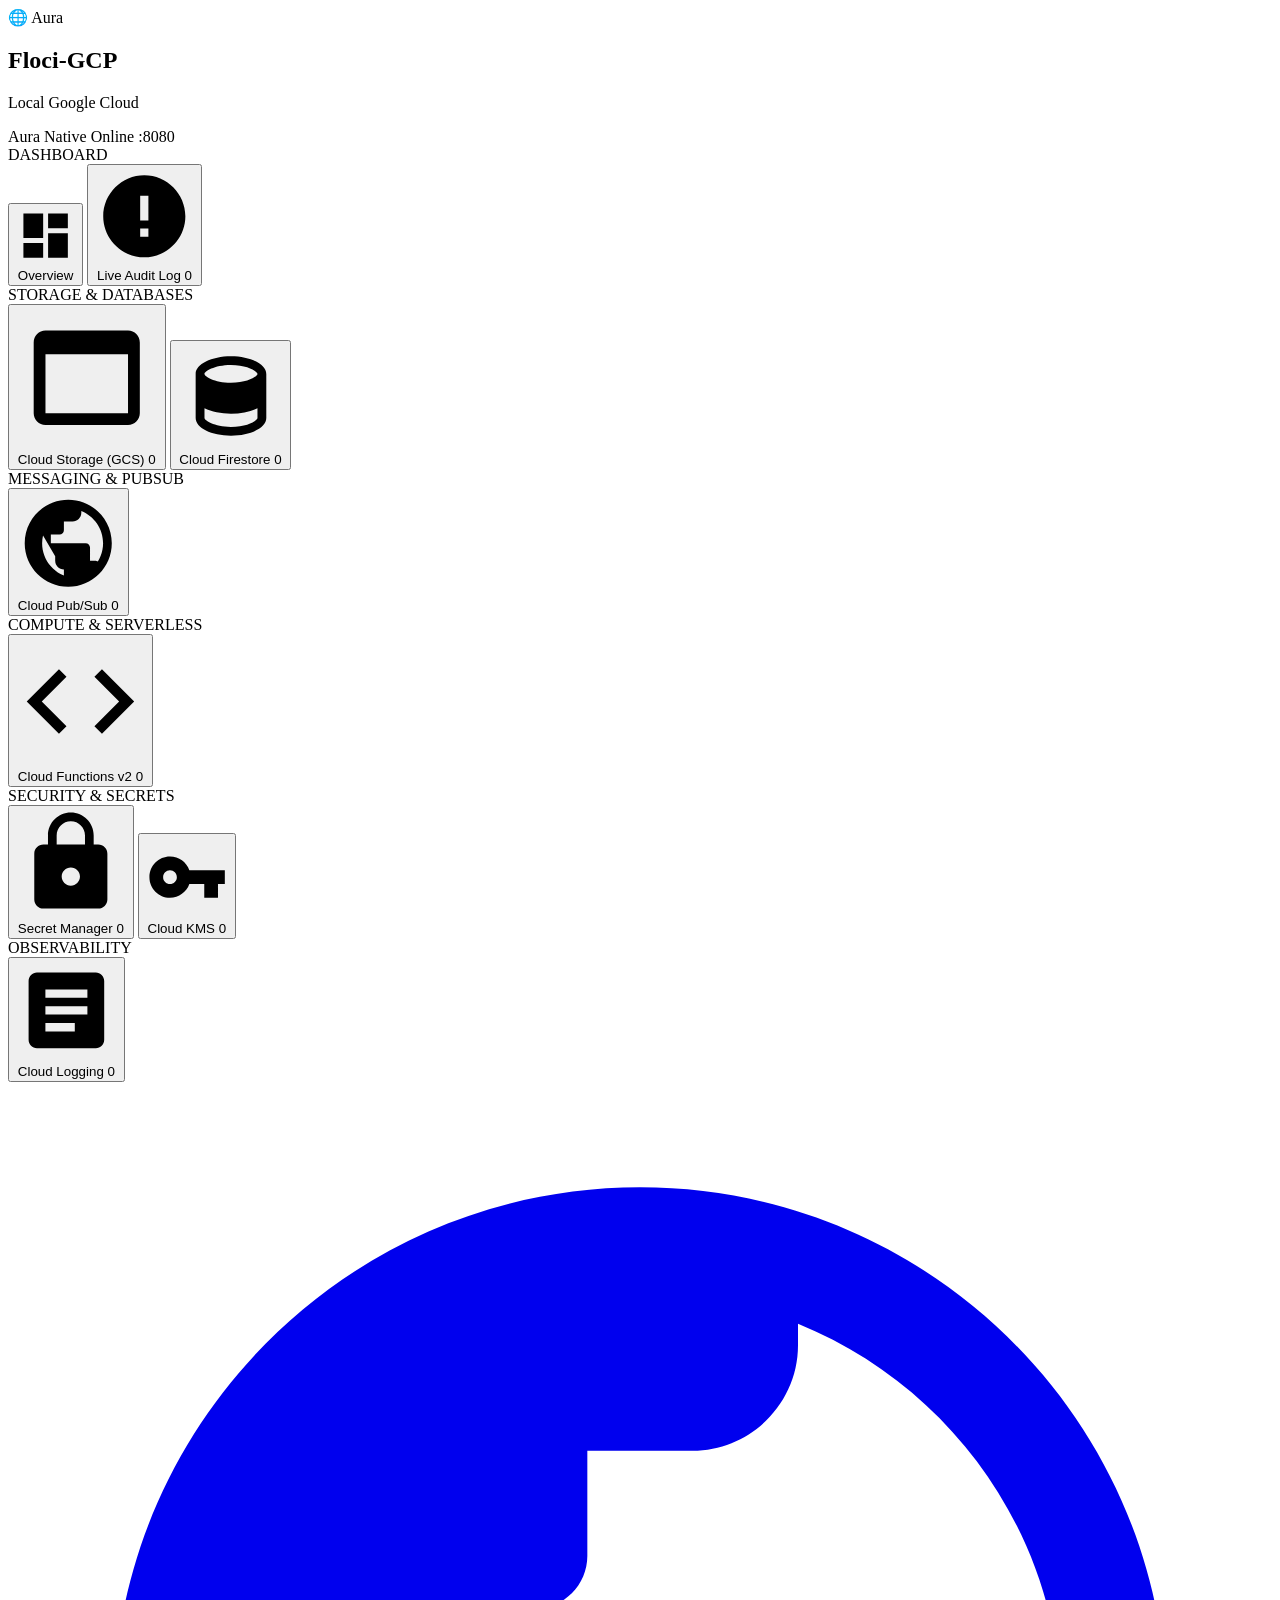
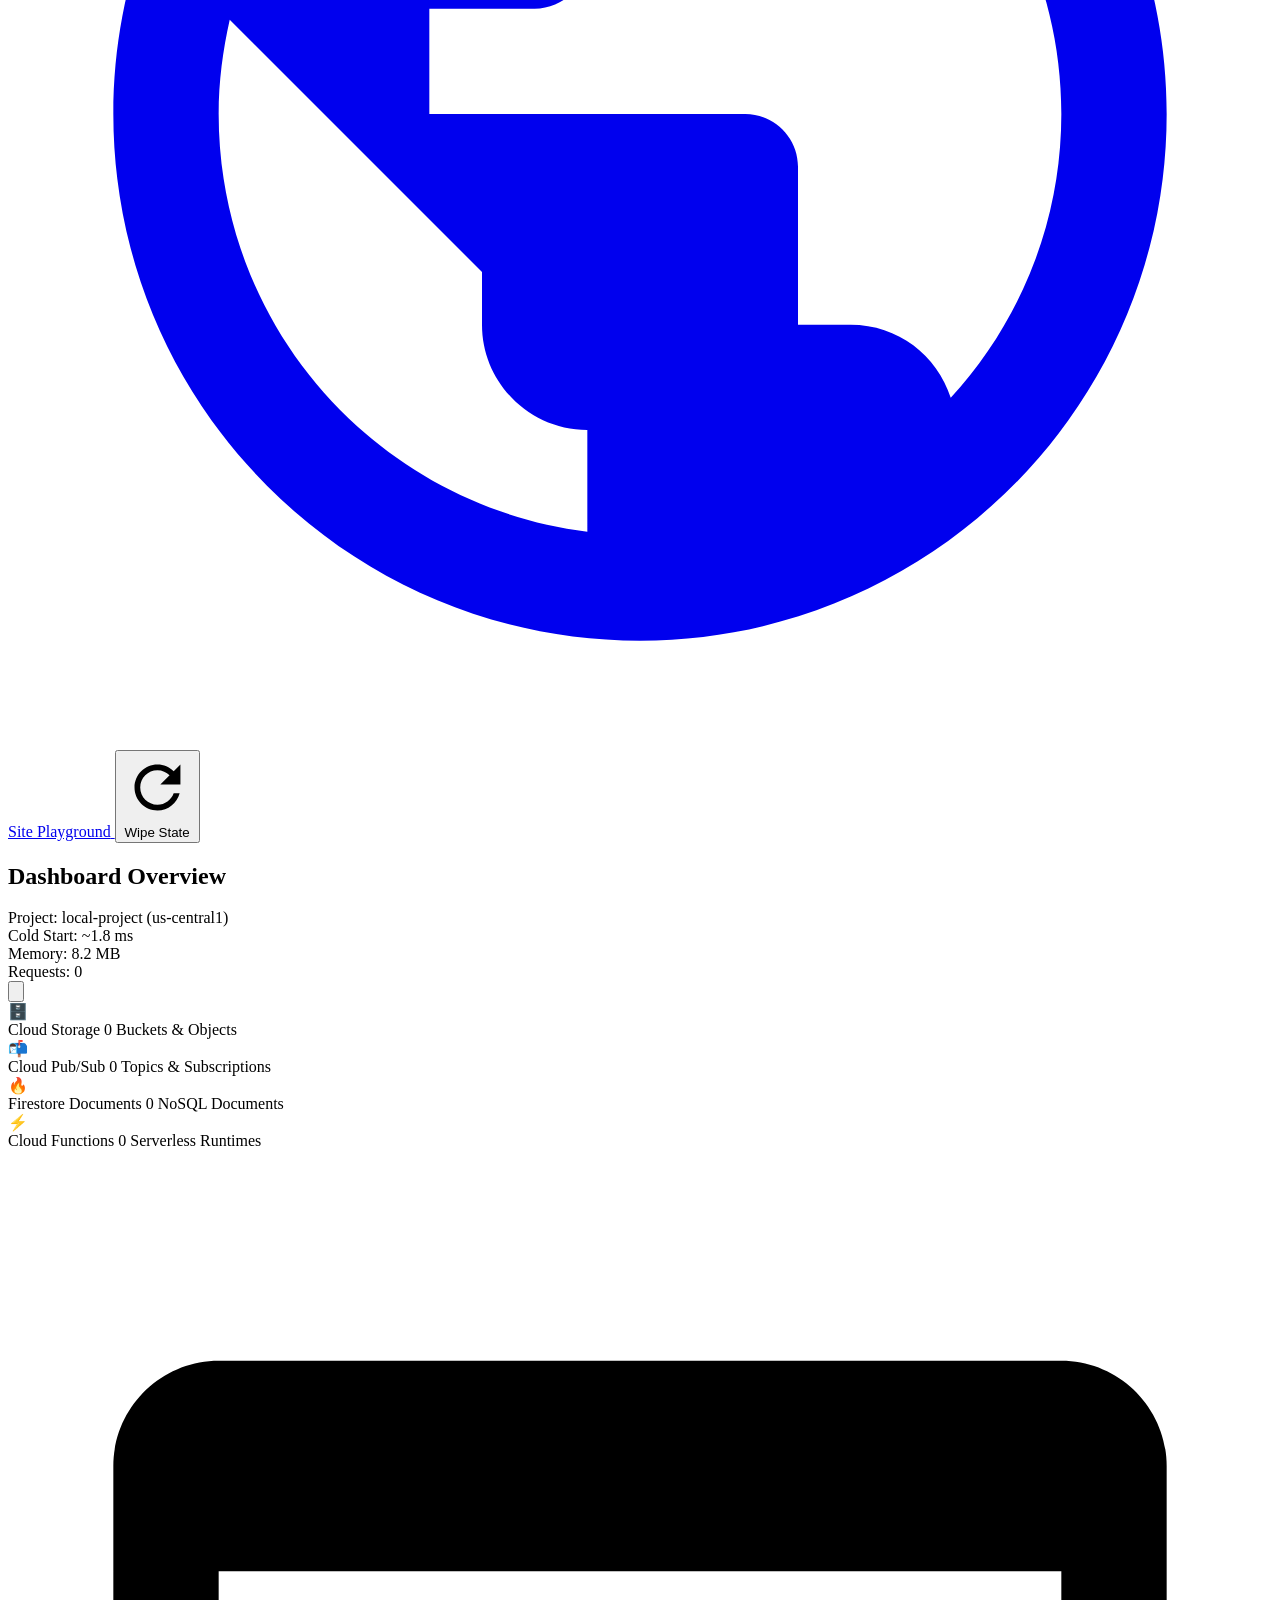
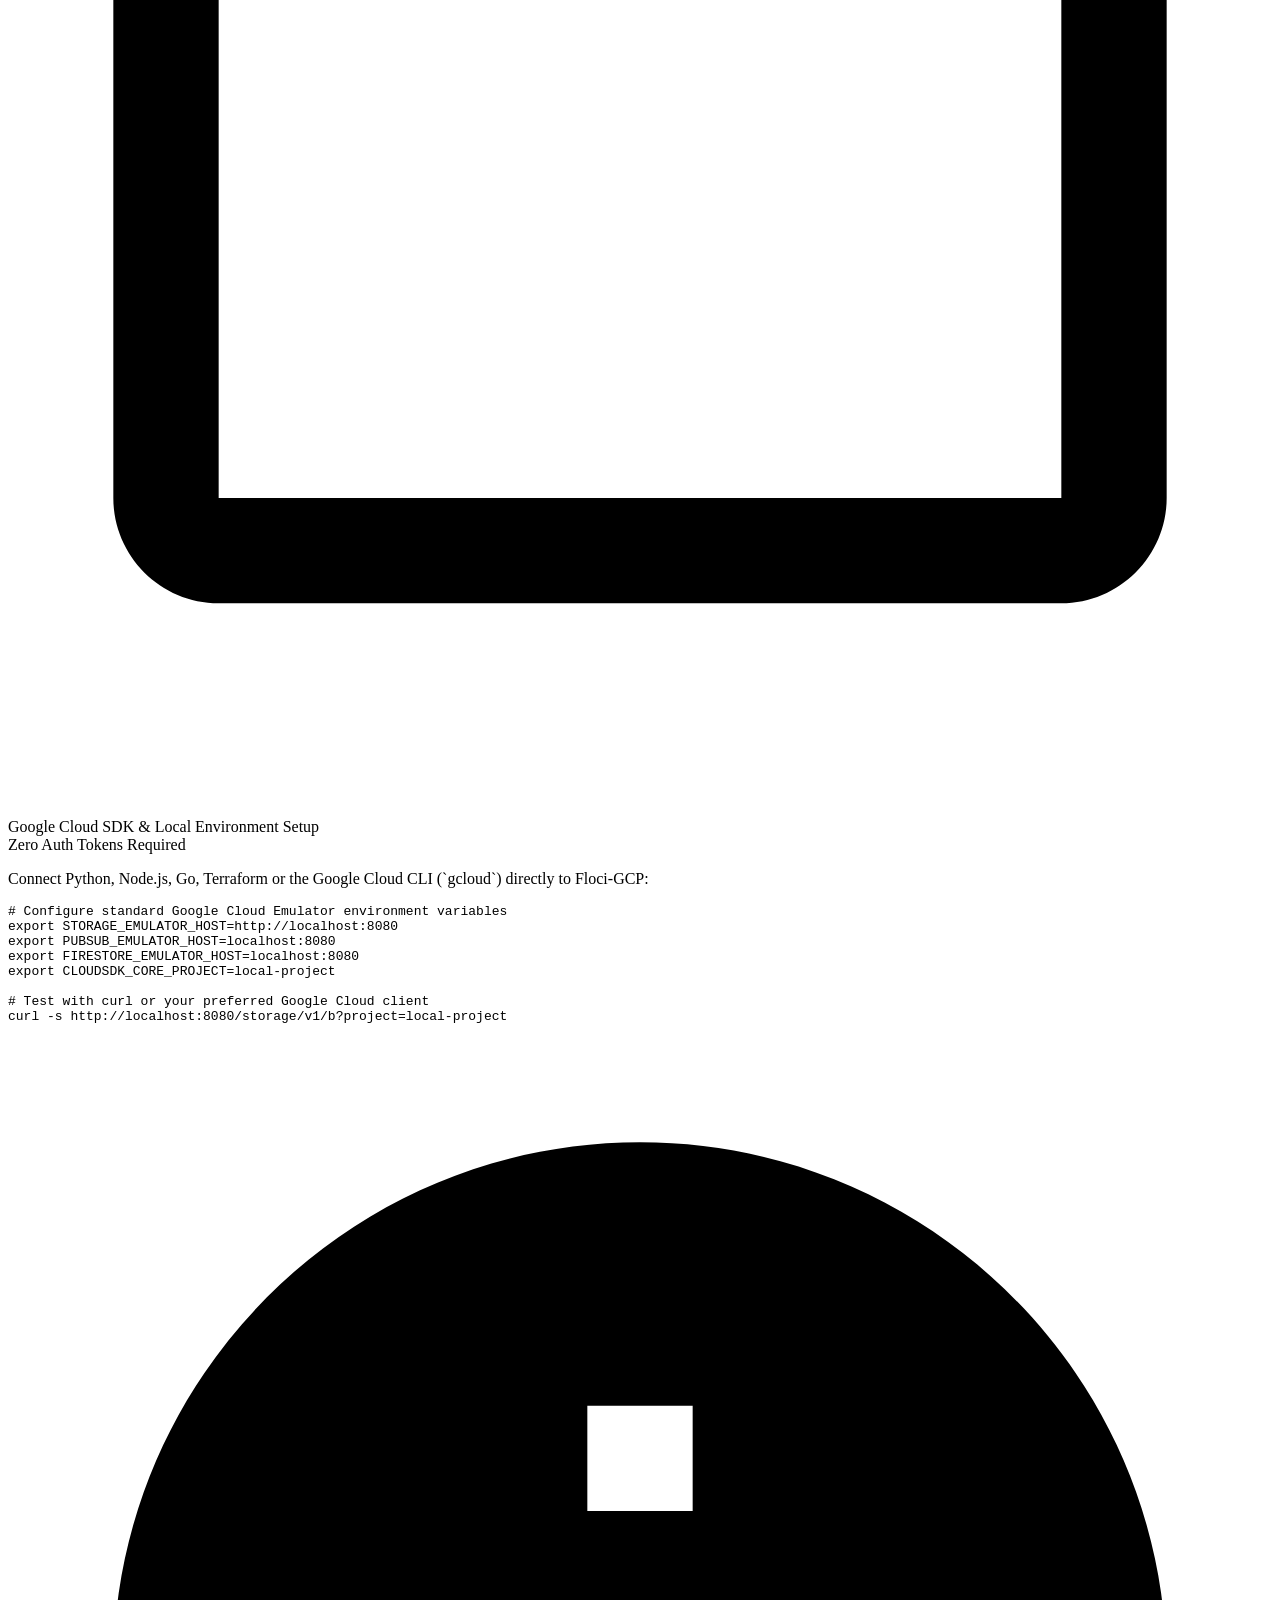
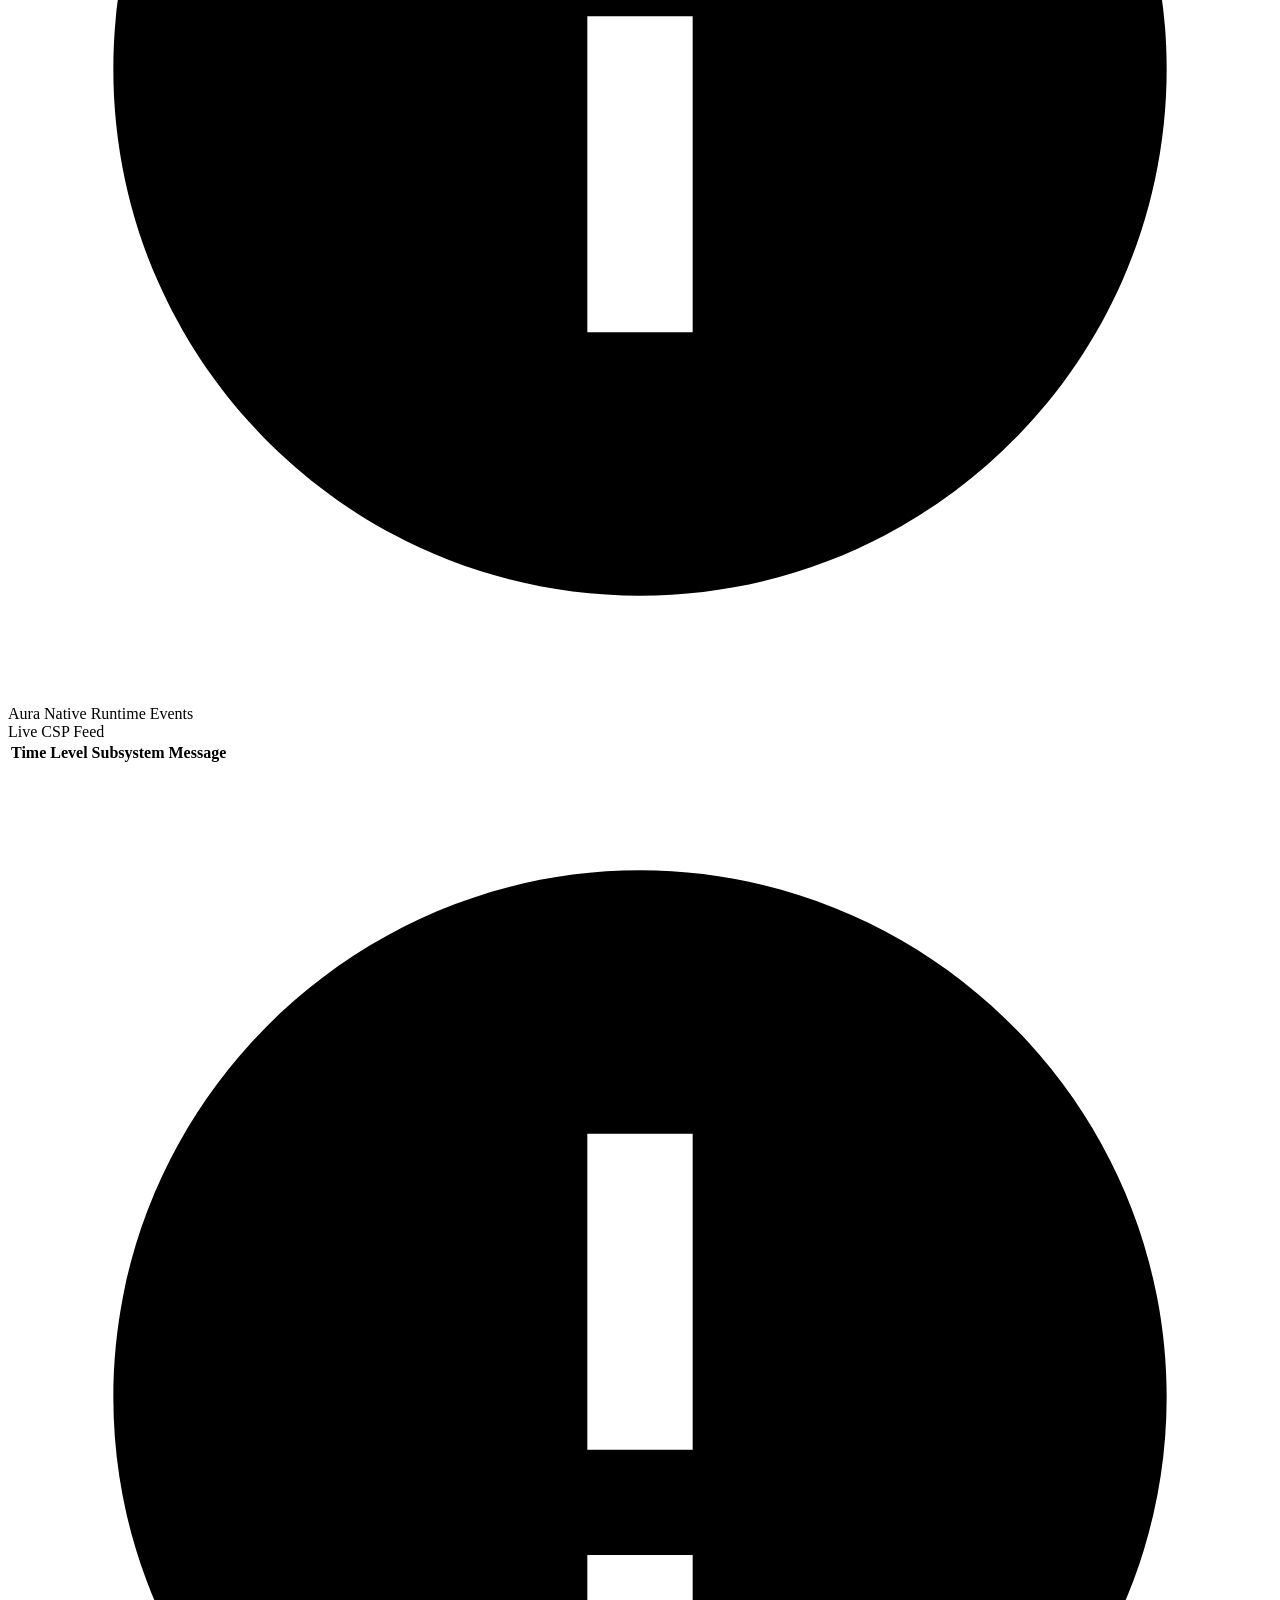
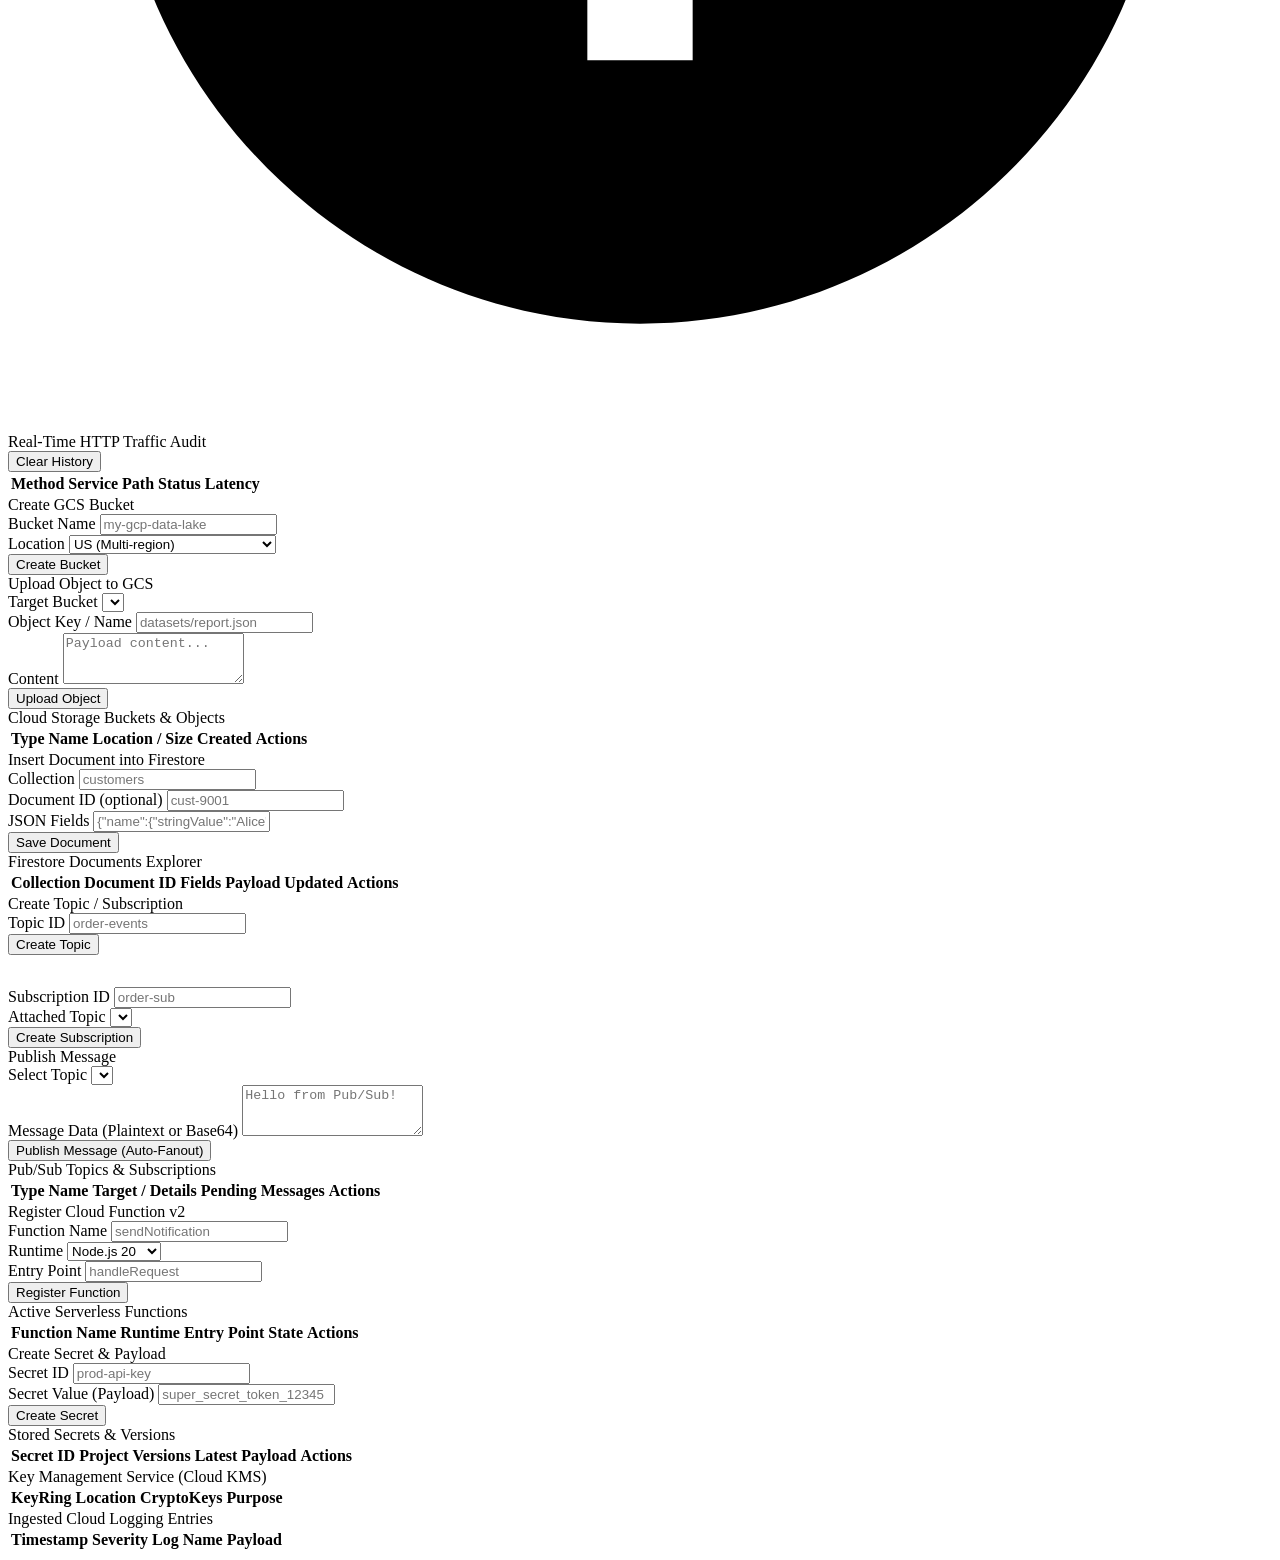
==== ui/index.html @ a630fc3e "initial commit floci gcp" ====
<!DOCTYPE html>
<html lang="en">
<head>
  <meta charset="UTF-8">
  <meta name="viewport" content="width=device-width, initial-scale=1.0">
  <title>Floci-GCP Console · Local Google Cloud Platform Runtime</title>
  <link rel="icon" href="data:image/svg+xml,<svg xmlns=%22http://www.w3.org/2000/svg%22 viewBox=%220%200%20100%20100%22><text y=%22.9em%22 font-size=%2290%22>🌐</text></svg>">
  <link rel="stylesheet" href="/_gcp/ui/style.css">
  <link rel="preconnect" href="https://fonts.googleapis.com">
  <link rel="preconnect" href="https://fonts.gstatic.com" crossorigin>
  <link href="https://fonts.googleapis.com/css2?family=JetBrains+Mono:wght@400;500;700&family=Plus+Jakarta+Sans:wght@400;500;600;700;800&family=Google+Sans:wght@400;500;700&display=swap" rel="stylesheet">
</head>
<body class="dark-theme">
  <!-- App Container -->
  <div class="app-layout">
    <!-- Sidebar Navigation -->
    <aside class="sidebar">
      <div class="brand">
        <div class="brand-logo">
          <span class="gcp-icon">🌐</span>
          <span class="aura-badge">Aura</span>
        </div>
        <div class="brand-text">
          <h1>Floci<span>-GCP</span></h1>
          <p class="tagline">Local Google Cloud</p>
        </div>
      </div>

      <div class="runtime-status-pill" id="runtimeStatusPill">
        <span class="status-dot pulsing"></span>
        <span class="status-text">Aura Native Online</span>
        <span class="port-label">:8080</span>
      </div>

      <nav class="nav-menu">
        <div class="nav-group-title">DASHBOARD</div>
        <button class="nav-item active" data-tab="overview">
          <svg class="nav-icon" viewBox="0 0 24 24"><path fill="currentColor" d="M3 13h8V3H3v10zm0 8h8v-6H3v6zm10 0h8V11h-8v10zm0-18v6h8V3h-8z"/></svg>
          <span>Overview</span>
        </button>
        <button class="nav-item" data-tab="requests">
          <svg class="nav-icon" viewBox="0 0 24 24"><path fill="currentColor" d="M12 2C6.5 2 2 6.5 2 12s4.5 10 10 10 10-4.5 10-10S17.5 2 12 2zm1 15h-2v-2h2v2zm0-4h-2V7h2v6z"/></svg>
          <span>Live Audit Log</span>
          <span class="badge" id="navReqCount">0</span>
        </button>

        <div class="nav-group-title">STORAGE & DATABASES</div>
        <button class="nav-item" data-tab="storage">
          <svg class="nav-icon" viewBox="0 0 24 24"><path fill="currentColor" d="M19 4H5c-1.11 0-2 .9-2 2v12c0 1.1.89 2 2 2h14c1.1 0 2-.9 2-2V6c0-1.1-.89-2-2-2zm0 14H5V8h14v10z"/></svg>
          <span>Cloud Storage (GCS)</span>
          <span class="badge" id="navStorageCount">0</span>
        </button>
        <button class="nav-item" data-tab="firestore">
          <svg class="nav-icon" viewBox="0 0 24 24"><path fill="currentColor" d="M12 3C7.58 3 4 4.79 4 7v10c0 2.21 3.58 4 8 4s8-1.79 8-4V7c0-2.21-3.58-4-8-4zm0 2c3.87 0 6 1.5 6 2s-2.13 2-6 2-6-1.5-6-2 2.13-2 6-2zm6 12c0 .5-2.13 2-6 2s-6-1.5-6-2v-2.23c1.61.78 3.72 1.23 6 1.23s4.39-.45 6-1.23V17z"/></svg>
          <span>Cloud Firestore</span>
          <span class="badge" id="navFirestoreCount">0</span>
        </button>

        <div class="nav-group-title">MESSAGING & PUBSUB</div>
        <button class="nav-item" data-tab="pubsub">
          <svg class="nav-icon" viewBox="0 0 24 24"><path fill="currentColor" d="M12 2C6.48 2 2 6.48 2 12s4.48 10 10 10 10-4.48 10-10S17.52 2 12 2zm1 17.93c-3.95-.49-7-3.85-7-7.93 0-.62.08-1.21.21-1.79L9 15v1c0 1.1.9 2 2 2v1.93zm6.9-2.54c-.26-.81-1-1.39-1.9-1.39h-1v-3c0-.55-.45-1-1-1H8v-2h2c.55 0 1-.45 1-1V7h2c1.1 0 2-.9 2-2v-.41c2.93 1.19 5 4.06 5 7.41 0 2.08-.8 3.97-2.1 5.39z"/></svg>
          <span>Cloud Pub/Sub</span>
          <span class="badge" id="navPubSubCount">0</span>
        </button>

        <div class="nav-group-title">COMPUTE & SERVERLESS</div>
        <button class="nav-item" data-tab="functions">
          <svg class="nav-icon" viewBox="0 0 24 24"><path fill="currentColor" d="M9.4 16.6L4.8 12l4.6-4.6L8 6l-6 6 6 6 1.4-1.4zm5.2 0l4.6-4.6-4.6-4.6L16 6l6 6-6 6-1.4-1.4z"/></svg>
          <span>Cloud Functions v2</span>
          <span class="badge" id="navFunctionsCount">0</span>
        </button>

        <div class="nav-group-title">SECURITY & SECRETS</div>
        <button class="nav-item" data-tab="secrets">
          <svg class="nav-icon" viewBox="0 0 24 24"><path fill="currentColor" d="M18 8h-1V6c0-2.76-2.24-5-5-5S7 3.24 7 6v2H6c-1.1 0-2 .9-2 2v10c0 1.1.9 2 2 2h12c1.1 0 2-.9 2-2V10c0-1.1-.9-2-2-2zm-6 9c-1.1 0-2-.9-2-2s.9-2 2-2 2 .9 2 2-.9 2-2 2zm3.1-9H8.9V6c0-1.71 1.39-3.1 3.1-3.1 1.71 0 3.1 1.39 3.1 3.1v2z"/></svg>
          <span>Secret Manager</span>
          <span class="badge" id="navSecretsCount">0</span>
        </button>
        <button class="nav-item" data-tab="kms">
          <svg class="nav-icon" viewBox="0 0 24 24"><path fill="currentColor" d="M12.65 10C11.83 7.67 9.61 6 7 6c-3.31 0-6 2.69-6 6s2.69 6 6 6c2.61 0 4.83-1.67 5.65-4H17v4h4v-4h2v-4H12.65zM7 14c-1.1 0-2-.9-2-2s.9-2 2-2 2 .9 2 2-.9 2-2 2z"/></svg>
          <span>Cloud KMS</span>
          <span class="badge" id="navKmsCount">0</span>
        </button>

        <div class="nav-group-title">OBSERVABILITY</div>
        <button class="nav-item" data-tab="logging">
          <svg class="nav-icon" viewBox="0 0 24 24"><path fill="currentColor" d="M19 3H5c-1.1 0-2 .9-2 2v14c0 1.1.9 2 2 2h14c1.1 0 2-.9 2-2V5c0-1.1-.9-2-2-2zm-5 14H7v-2h7v2zm3-4H7v-2h10v2zm0-4H7V7h10v2z"/></svg>
          <span>Cloud Logging</span>
          <span class="badge" id="navLoggingCount">0</span>
        </button>
      </nav>

      <div class="sidebar-footer">
        <a href="/site" class="footer-link">
          <svg viewBox="0 0 24 24"><path fill="currentColor" d="M12 2C6.48 2 2 6.48 2 12s4.48 10 10 10 10-4.48 10-10S17.52 2 12 2zm-1 17.93c-3.95-.49-7-3.85-7-7.93 0-.62.08-1.21.21-1.79L9 15v1c0 1.1.9 2 2 2v1.93zm6.9-2.54c-.26-.81-1-1.39-1.9-1.39h-1v-3c0-.55-.45-1-1-1H8v-2h2c.55 0 1-.45 1-1V7h2c1.1 0 2-.9 2-2v-.41c2.93 1.19 5 4.06 5 7.41 0 2.08-.8 3.97-2.1 5.39z"/></svg>
          <span>Site Playground</span>
        </a>
        <button class="footer-action-btn" id="btnResetState" title="Reset State">
          <svg viewBox="0 0 24 24"><path fill="currentColor" d="M17.65 6.35C16.2 4.9 14.21 4 12 4c-4.42 0-7.99 3.58-7.99 8s3.57 8 7.99 8c3.73 0 6.84-2.55 7.73-6h-2.08c-.82 2.33-3.04 4-5.65 4-3.31 0-6-2.69-6-6s2.69-6 6-6c1.66 0 3.14.69 4.22 1.78L13 11h7V4l-2.35 2.35z"/></svg>
          <span>Wipe State</span>
        </button>
      </div>
    </aside>

    <!-- Main Content Area -->
    <main class="content-container">
      <!-- Top Bar -->
      <header class="topbar">
        <div class="topbar-left">
          <h2 class="section-title" id="currentSectionTitle">Dashboard Overview</h2>
          <span class="region-badge">Project: local-project (us-central1)</span>
        </div>
        <div class="topbar-right">
          <div class="telemetry-pill">
            <span class="label">Cold Start:</span>
            <span class="val accent">~1.8 ms</span>
          </div>
          <div class="telemetry-pill">
            <span class="label">Memory:</span>
            <span class="val green">8.2 MB</span>
          </div>
          <div class="telemetry-pill">
            <span class="label">Requests:</span>
            <span class="val blue" id="topbarTotalRequests">0</span>
          </div>
          <button class="btn-refresh" id="btnManualRefresh" title="Refresh Telemetry">
            <svg viewBox="0 0 24 24"><path fill="currentColor" d="M12 4V1L8 5l4 4V6c3.31 0 6 2.69 6 6 0 1.01-.25 1.97-.7 2.8l1.46 1.46C19.54 15.03 20 13.57 20 12c0-4.42-3.58-8-8-8zm0 14c-3.31 0-6-2.69-6-6 0-1.01.25-1.97.7-2.8L5.24 7.74C4.46 8.97 4 10.43 4 12c0 4.42 3.58 8 8 8v3l4-4-4-4v3z"/></svg>
          </button>
        </div>
      </header>

      <!-- Views Stack -->
      <div class="views-wrapper">
        <!-- 1. OVERVIEW VIEW -->
        <section class="view active" id="view-overview">
          <div class="hero-stats-grid">
            <div class="stat-card">
              <div class="stat-icon storage-color">🗄️</div>
              <div class="stat-meta">
                <span class="stat-label">Cloud Storage</span>
                <span class="stat-number" id="statStorageCount">0</span>
                <span class="stat-sub">Buckets & Objects</span>
              </div>
            </div>
            <div class="stat-card">
              <div class="stat-icon pubsub-color">📬</div>
              <div class="stat-meta">
                <span class="stat-label">Cloud Pub/Sub</span>
                <span class="stat-number" id="statPubSubCount">0</span>
                <span class="stat-sub">Topics & Subscriptions</span>
              </div>
            </div>
            <div class="stat-card">
              <div class="stat-icon firestore-color">🔥</div>
              <div class="stat-meta">
                <span class="stat-label">Firestore Documents</span>
                <span class="stat-number" id="statFirestoreCount">0</span>
                <span class="stat-sub">NoSQL Documents</span>
              </div>
            </div>
            <div class="stat-card">
              <div class="stat-icon functions-color">⚡</div>
              <div class="stat-meta">
                <span class="stat-label">Cloud Functions</span>
                <span class="stat-number" id="statFunctionsCount">0</span>
                <span class="stat-sub">Serverless Runtimes</span>
              </div>
            </div>
          </div>

          <!-- Quick SDK Setup & Terminal snippet -->
          <div class="card terminal-card">
            <div class="card-header">
              <div class="card-title">
                <svg viewBox="0 0 24 24"><path fill="currentColor" d="M20 4H4c-1.1 0-2 .9-2 2v12c0 1.1.9 2 2 2h16c1.1 0 2-.9 2-2V6c0-1.1-.9-2-2-2zm0 14H4V8h16v10z"/></svg>
                <span>Google Cloud SDK & Local Environment Setup</span>
              </div>
              <span class="badge green">Zero Auth Tokens Required</span>
            </div>
            <div class="card-body">
              <p class="desc-text">Connect Python, Node.js, Go, Terraform or the Google Cloud CLI (`gcloud`) directly to Floci-GCP:</p>
              <div class="code-box">
                <pre><code><span class="cmd-comment"># Configure standard Google Cloud Emulator environment variables</span>
<span class="cmd-kw">export</span> STORAGE_EMULATOR_HOST=http://localhost:8080
<span class="cmd-kw">export</span> PUBSUB_EMULATOR_HOST=localhost:8080
<span class="cmd-kw">export</span> FIRESTORE_EMULATOR_HOST=localhost:8080
<span class="cmd-kw">export</span> CLOUDSDK_CORE_PROJECT=local-project

<span class="cmd-comment"># Test with curl or your preferred Google Cloud client</span>
curl -s http://localhost:8080/storage/v1/b?project=local-project</code></pre>
              </div>
            </div>
          </div>

          <!-- Live Runtime Event Stream -->
          <div class="card">
            <div class="card-header">
              <div class="card-title">
                <svg viewBox="0 0 24 24"><path fill="currentColor" d="M12 2C6.48 2 2 6.48 2 12s4.48 10 10 10 10-4.48 10-10S17.52 2 12 2zm1 15h-2v-6h2v6zm0-8h-2V7h2v2z"/></svg>
                <span>Aura Native Runtime Events</span>
              </div>
              <span class="badge blue">Live CSP Feed</span>
            </div>
            <div class="card-body logs-table-container">
              <table class="data-table" id="liveLogsTable">
                <thead>
                  <tr>
                    <th>Time</th>
                    <th>Level</th>
                    <th>Subsystem</th>
                    <th>Message</th>
                  </tr>
                </thead>
                <tbody id="liveLogsBody">
                  <!-- Populated by JS -->
                </tbody>
              </table>
            </div>
          </div>
        </section>

        <!-- 2. LIVE AUDIT LOG -->
        <section class="view" id="view-requests">
          <div class="card">
            <div class="card-header">
              <div class="card-title">
                <svg viewBox="0 0 24 24"><path fill="currentColor" d="M12 2C6.5 2 2 6.5 2 12s4.5 10 10 10 10-4.5 10-10S17.5 2 12 2zm1 15h-2v-2h2v2zm0-4h-2V7h2v6z"/></svg>
                <span>Real-Time HTTP Traffic Audit</span>
              </div>
              <button class="btn-sm" id="btnClearAuditLogs">Clear History</button>
            </div>
            <div class="card-body">
              <table class="data-table">
                <thead>
                  <tr>
                    <th>Method</th>
                    <th>Service</th>
                    <th>Path</th>
                    <th>Status</th>
                    <th>Latency</th>
                  </tr>
                </thead>
                <tbody id="auditLogsBody">
                  <!-- Populated by JS -->
                </tbody>
              </table>
            </div>
          </div>
        </section>

        <!-- 3. CLOUD STORAGE (GCS) -->
        <section class="view" id="view-storage">
          <div class="two-col-grid">
            <div class="card">
              <div class="card-header">
                <div class="card-title"><span>Create GCS Bucket</span></div>
              </div>
              <div class="card-body">
                <form id="formCreateBucket">
                  <div class="form-group">
                    <label>Bucket Name</label>
                    <input type="text" id="inputBucketName" placeholder="my-gcp-data-lake" required>
                  </div>
                  <div class="form-group">
                    <label>Location</label>
                    <select id="selectBucketLocation">
                      <option value="US">US (Multi-region)</option>
                      <option value="EU">EU (Multi-region)</option>
                      <option value="us-central1">us-central1 (Iowa)</option>
                      <option value="southamerica-west1">southamerica-west1 (Santiago)</option>
                    </select>
                  </div>
                  <button type="submit" class="btn-primary">Create Bucket</button>
                </form>
              </div>
            </div>

            <div class="card">
              <div class="card-header">
                <div class="card-title"><span>Upload Object to GCS</span></div>
              </div>
              <div class="card-body">
                <form id="formUploadObject">
                  <div class="form-group">
                    <label>Target Bucket</label>
                    <select id="selectTargetBucket" required></select>
                  </div>
                  <div class="form-group">
                    <label>Object Key / Name</label>
                    <input type="text" id="inputObjectName" placeholder="datasets/report.json" required>
                  </div>
                  <div class="form-group">
                    <label>Content</label>
                    <textarea id="inputObjectContent" rows="3" placeholder="Payload content..."></textarea>
                  </div>
                  <button type="submit" class="btn-primary">Upload Object</button>
                </form>
              </div>
            </div>
          </div>

          <div class="card">
            <div class="card-header">
              <div class="card-title"><span>Cloud Storage Buckets & Objects</span></div>
            </div>
            <div class="card-body">
              <table class="data-table">
                <thead>
                  <tr>
                    <th>Type</th>
                    <th>Name</th>
                    <th>Location / Size</th>
                    <th>Created</th>
                    <th>Actions</th>
                  </tr>
                </thead>
                <tbody id="storageTableBody">
                  <!-- Populated by JS -->
                </tbody>
              </table>
            </div>
          </div>
        </section>

        <!-- 4. CLOUD FIRESTORE -->
        <section class="view" id="view-firestore">
          <div class="card">
            <div class="card-header">
              <div class="card-title"><span>Insert Document into Firestore</span></div>
            </div>
            <div class="card-body">
              <form id="formInsertFirestoreDoc">
                <div class="three-col-grid">
                  <div class="form-group">
                    <label>Collection</label>
                    <input type="text" id="inputFirestoreCollection" placeholder="customers" required>
                  </div>
                  <div class="form-group">
                    <label>Document ID (optional)</label>
                    <input type="text" id="inputFirestoreDocId" placeholder="cust-9001">
                  </div>
                  <div class="form-group">
                    <label>JSON Fields</label>
                    <input type="text" id="inputFirestoreFields" placeholder='{"name":{"stringValue":"Alice"}}' required>
                  </div>
                </div>
                <button type="submit" class="btn-primary">Save Document</button>
              </form>
            </div>
          </div>

          <div class="card">
            <div class="card-header">
              <div class="card-title"><span>Firestore Documents Explorer</span></div>
            </div>
            <div class="card-body">
              <table class="data-table">
                <thead>
                  <tr>
                    <th>Collection</th>
                    <th>Document ID</th>
                    <th>Fields Payload</th>
                    <th>Updated</th>
                    <th>Actions</th>
                  </tr>
                </thead>
                <tbody id="firestoreTableBody">
                  <!-- Populated by JS -->
                </tbody>
              </table>
            </div>
          </div>
        </section>

        <!-- 5. CLOUD PUBSUB -->
        <section class="view" id="view-pubsub">
          <div class="two-col-grid">
            <div class="card">
              <div class="card-header">
                <div class="card-title"><span>Create Topic / Subscription</span></div>
              </div>
              <div class="card-body">
                <form id="formCreateTopic">
                  <div class="form-group">
                    <label>Topic ID</label>
                    <input type="text" id="inputTopicId" placeholder="order-events" required>
                  </div>
                  <button type="submit" class="btn-primary">Create Topic</button>
                </form>
                <hr style="border:0;border-top:1px solid var(--border-color);margin:16px 0;">
                <form id="formCreateSub">
                  <div class="form-group">
                    <label>Subscription ID</label>
                    <input type="text" id="inputSubId" placeholder="order-sub" required>
                  </div>
                  <div class="form-group">
                    <label>Attached Topic</label>
                    <select id="selectSubTopic" required></select>
                  </div>
                  <button type="submit" class="btn-primary">Create Subscription</button>
                </form>
              </div>
            </div>

            <div class="card">
              <div class="card-header">
                <div class="card-title"><span>Publish Message</span></div>
              </div>
              <div class="card-body">
                <form id="formPublishMessage">
                  <div class="form-group">
                    <label>Select Topic</label>
                    <select id="selectPublishTopic" required></select>
                  </div>
                  <div class="form-group">
                    <label>Message Data (Plaintext or Base64)</label>
                    <textarea id="inputPublishData" rows="3" placeholder="Hello from Pub/Sub!" required></textarea>
                  </div>
                  <button type="submit" class="btn-primary">Publish Message (Auto-Fanout)</button>
                </form>
              </div>
            </div>
          </div>

          <div class="card">
            <div class="card-header">
              <div class="card-title"><span>Pub/Sub Topics & Subscriptions</span></div>
            </div>
            <div class="card-body">
              <table class="data-table">
                <thead>
                  <tr>
                    <th>Type</th>
                    <th>Name</th>
                    <th>Target / Details</th>
                    <th>Pending Messages</th>
                    <th>Actions</th>
                  </tr>
                </thead>
                <tbody id="pubsubTableBody">
                  <!-- Populated by JS -->
                </tbody>
              </table>
            </div>
          </div>
        </section>

        <!-- 6. CLOUD FUNCTIONS -->
        <section class="view" id="view-functions">
          <div class="card">
            <div class="card-header">
              <div class="card-title"><span>Register Cloud Function v2</span></div>
            </div>
            <div class="card-body">
              <form id="formRegisterFunction">
                <div class="three-col-grid">
                  <div class="form-group">
                    <label>Function Name</label>
                    <input type="text" id="inputFunctionName" placeholder="sendNotification" required>
                  </div>
                  <div class="form-group">
                    <label>Runtime</label>
                    <select id="selectFunctionRuntime">
                      <option value="nodejs20">Node.js 20</option>
                      <option value="python311">Python 3.11</option>
                      <option value="go122">Go 1.22</option>
                    </select>
                  </div>
                  <div class="form-group">
                    <label>Entry Point</label>
                    <input type="text" id="inputFunctionEntryPoint" placeholder="handleRequest" required>
                  </div>
                </div>
                <button type="submit" class="btn-primary">Register Function</button>
              </form>
            </div>
          </div>

          <div class="card">
            <div class="card-header">
              <div class="card-title"><span>Active Serverless Functions</span></div>
            </div>
            <div class="card-body">
              <table class="data-table">
                <thead>
                  <tr>
                    <th>Function Name</th>
                    <th>Runtime</th>
                    <th>Entry Point</th>
                    <th>State</th>
                    <th>Actions</th>
                  </tr>
                </thead>
                <tbody id="functionsTableBody">
                  <!-- Populated by JS -->
                </tbody>
              </table>
            </div>
          </div>
        </section>

        <!-- 7. SECRET MANAGER -->
        <section class="view" id="view-secrets">
          <div class="card">
            <div class="card-header">
              <div class="card-title"><span>Create Secret & Payload</span></div>
            </div>
            <div class="card-body">
              <form id="formCreateSecret">
                <div class="two-col-grid">
                  <div class="form-group">
                    <label>Secret ID</label>
                    <input type="text" id="inputSecretId" placeholder="prod-api-key" required>
                  </div>
                  <div class="form-group">
                    <label>Secret Value (Payload)</label>
                    <input type="text" id="inputSecretValue" placeholder="super_secret_token_12345" required>
                  </div>
                </div>
                <button type="submit" class="btn-primary">Create Secret</button>
              </form>
            </div>
          </div>

          <div class="card">
            <div class="card-header">
              <div class="card-title"><span>Stored Secrets & Versions</span></div>
            </div>
            <div class="card-body">
              <table class="data-table">
                <thead>
                  <tr>
                    <th>Secret ID</th>
                    <th>Project</th>
                    <th>Versions</th>
                    <th>Latest Payload</th>
                    <th>Actions</th>
                  </tr>
                </thead>
                <tbody id="secretsTableBody">
                  <!-- Populated by JS -->
                </tbody>
              </table>
            </div>
          </div>
        </section>

        <!-- 8. CLOUD KMS -->
        <section class="view" id="view-kms">
          <div class="card">
            <div class="card-header">
              <div class="card-title"><span>Key Management Service (Cloud KMS)</span></div>
            </div>
            <div class="card-body">
              <table class="data-table">
                <thead>
                  <tr>
                    <th>KeyRing</th>
                    <th>Location</th>
                    <th>CryptoKeys</th>
                    <th>Purpose</th>
                  </tr>
                </thead>
                <tbody id="kmsTableBody">
                  <!-- Populated by JS -->
                </tbody>
              </table>
            </div>
          </div>
        </section>

        <!-- 9. CLOUD LOGGING -->
        <section class="view" id="view-logging">
          <div class="card">
            <div class="card-header">
              <div class="card-title"><span>Ingested Cloud Logging Entries</span></div>
            </div>
            <div class="card-body">
              <table class="data-table">
                <thead>
                  <tr>
                    <th>Timestamp</th>
                    <th>Severity</th>
                    <th>Log Name</th>
                    <th>Payload</th>
                  </tr>
                </thead>
                <tbody id="loggingTableBody">
                  <!-- Populated by JS -->
                </tbody>
              </table>
            </div>
          </div>
        </section>
      </div>
    </main>
  </div>

  <script src="/_gcp/ui/app.js"></script>
</body>
</html>
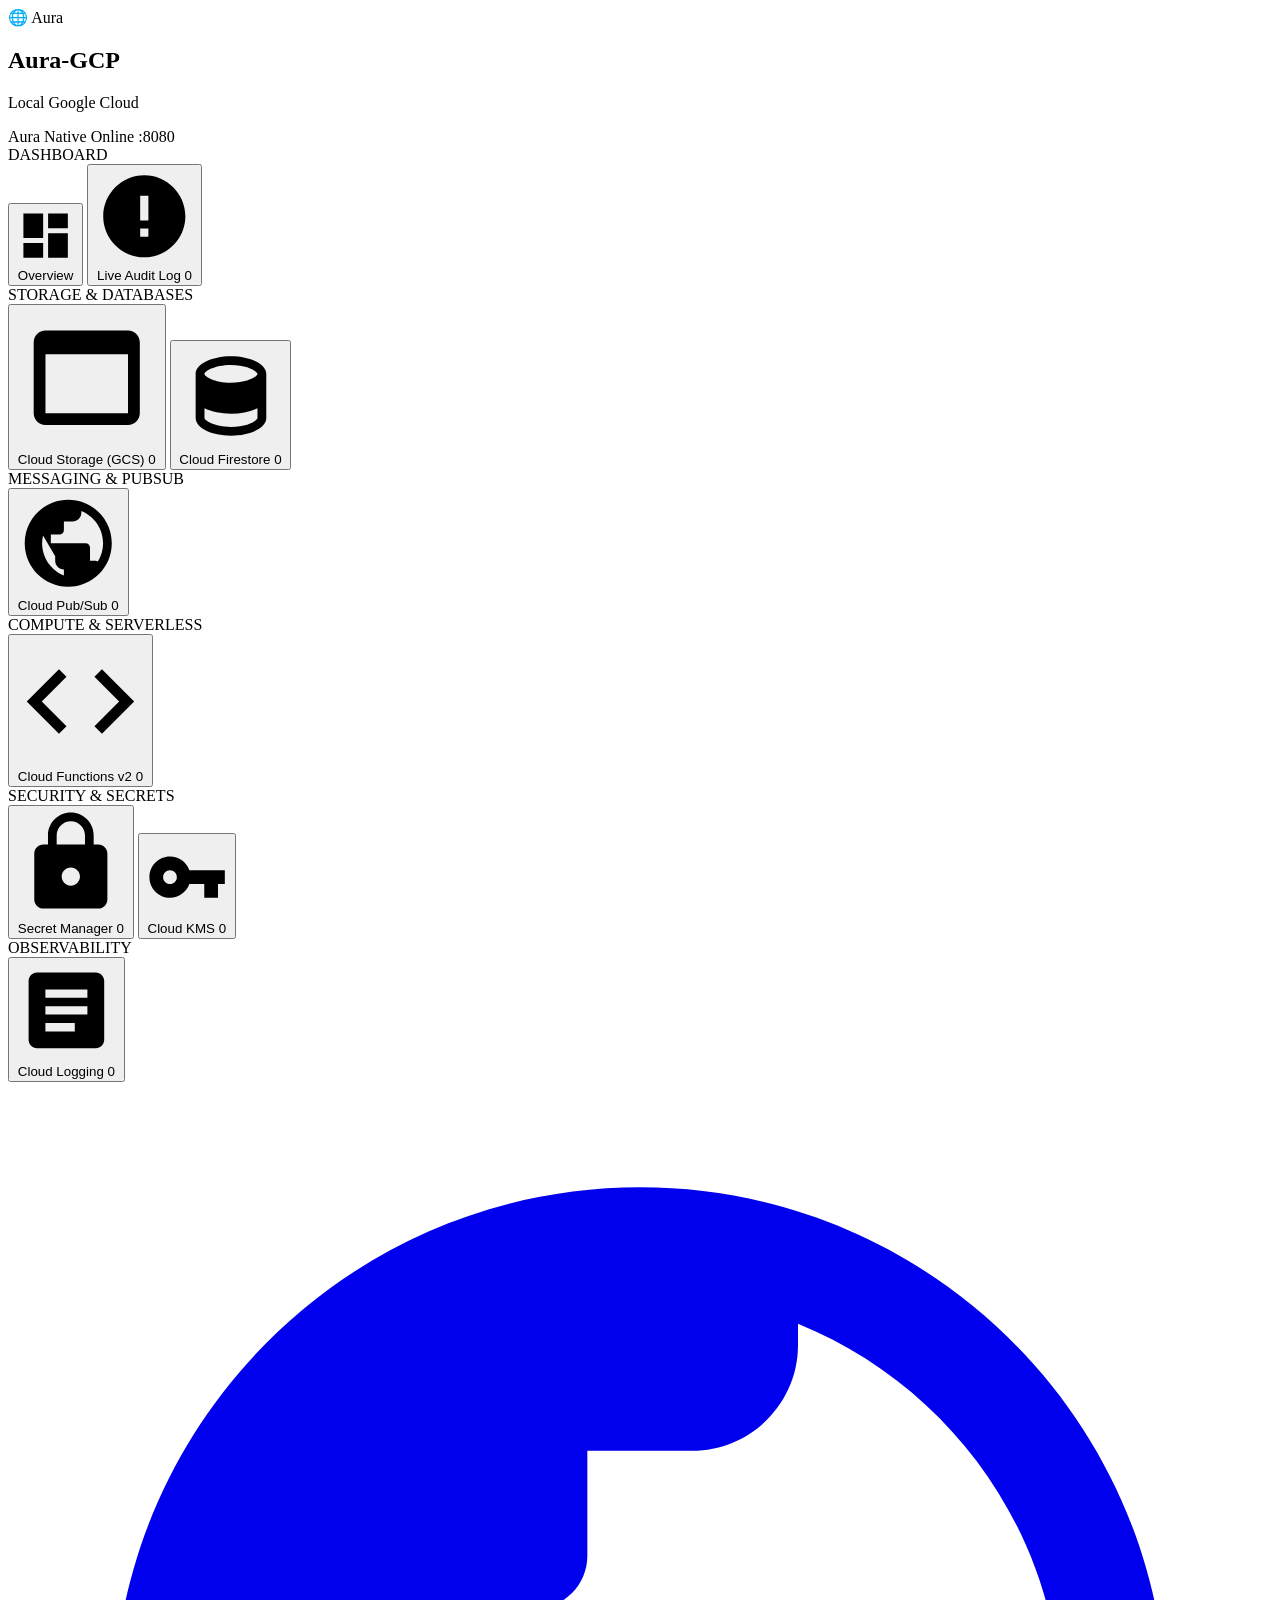
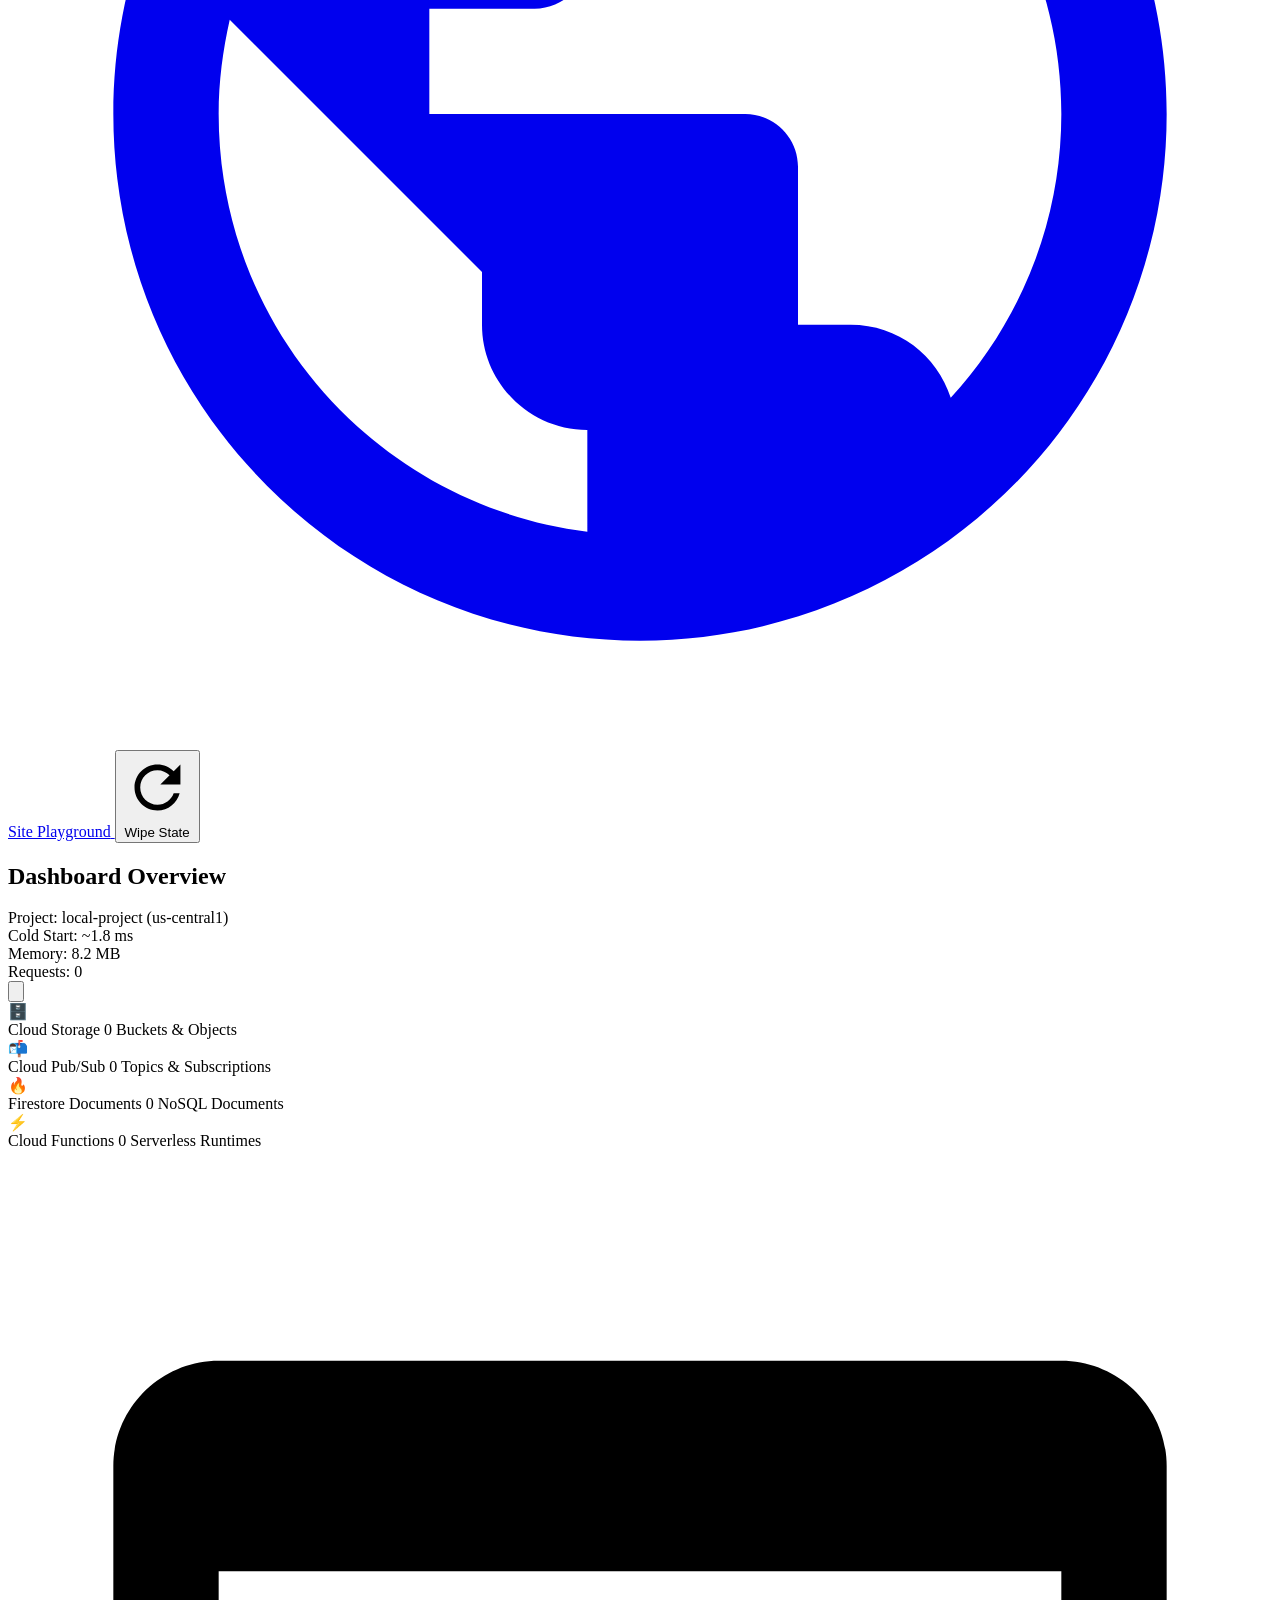
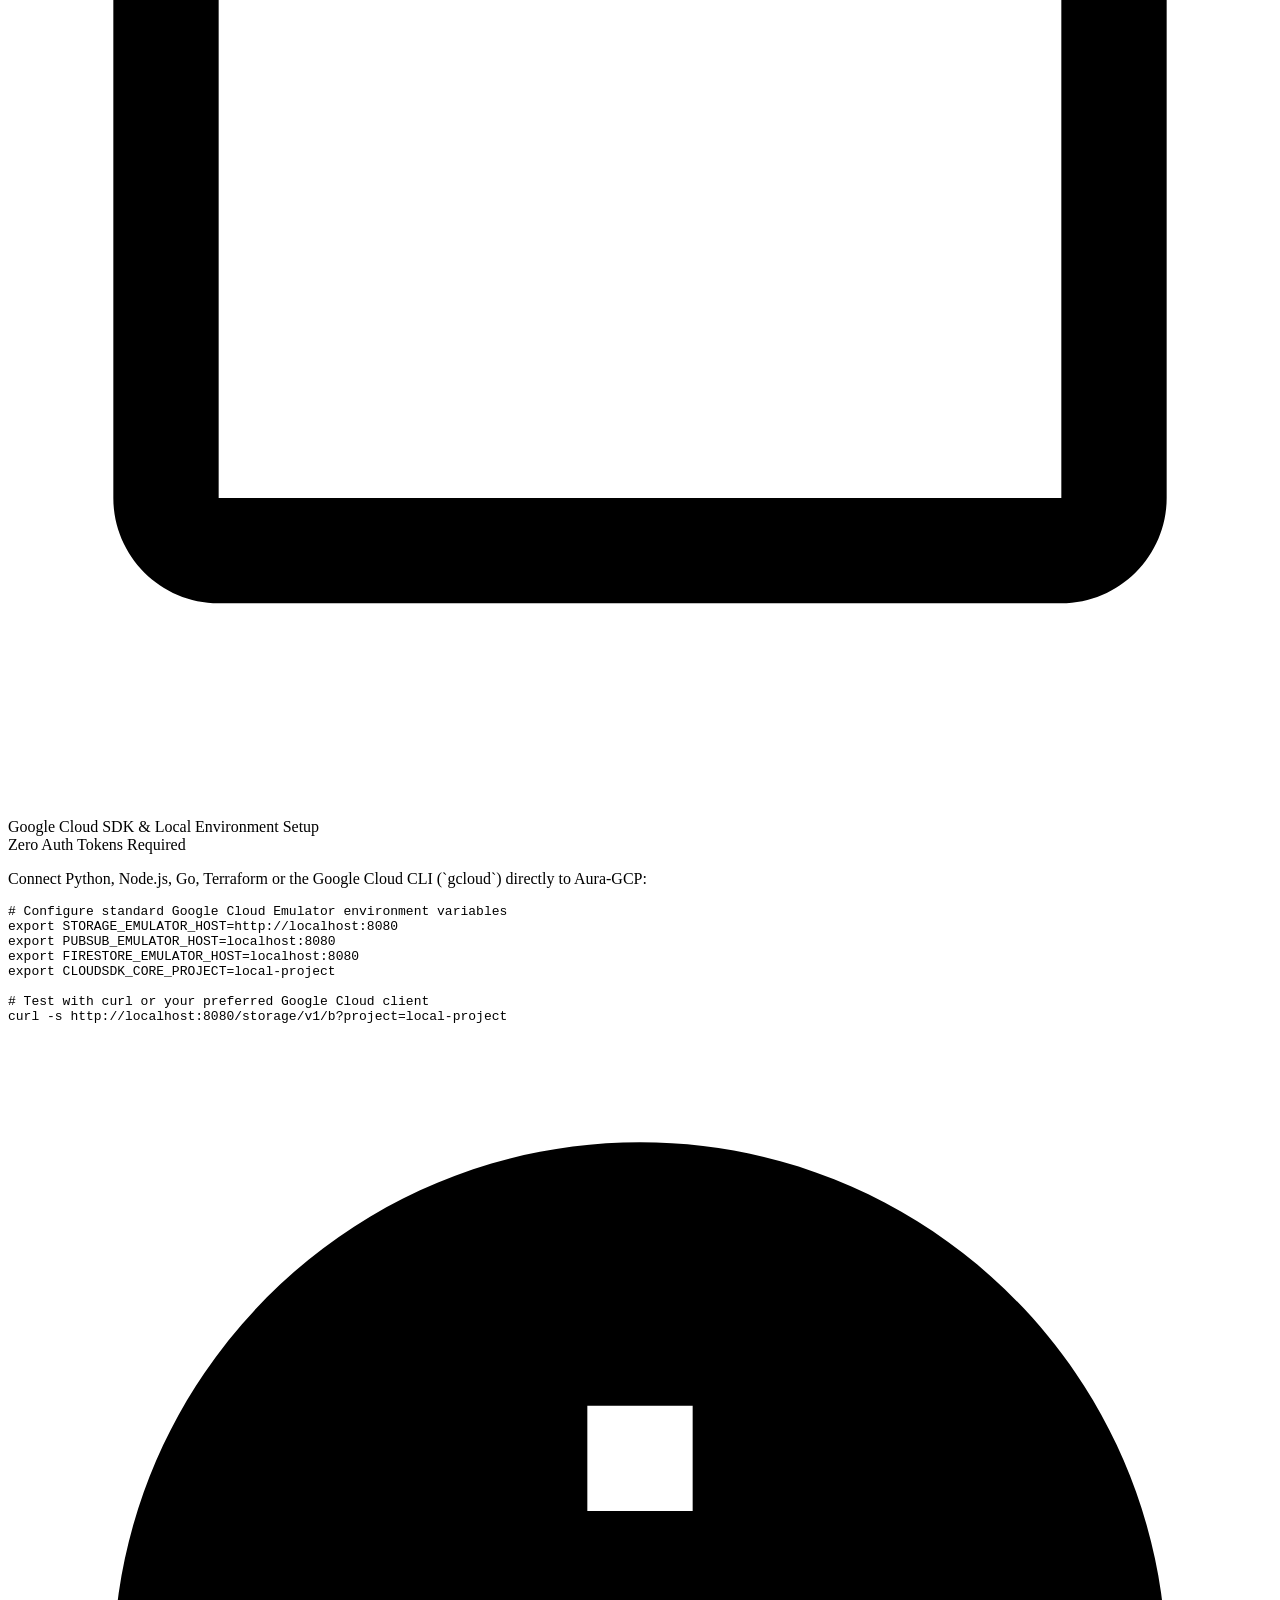
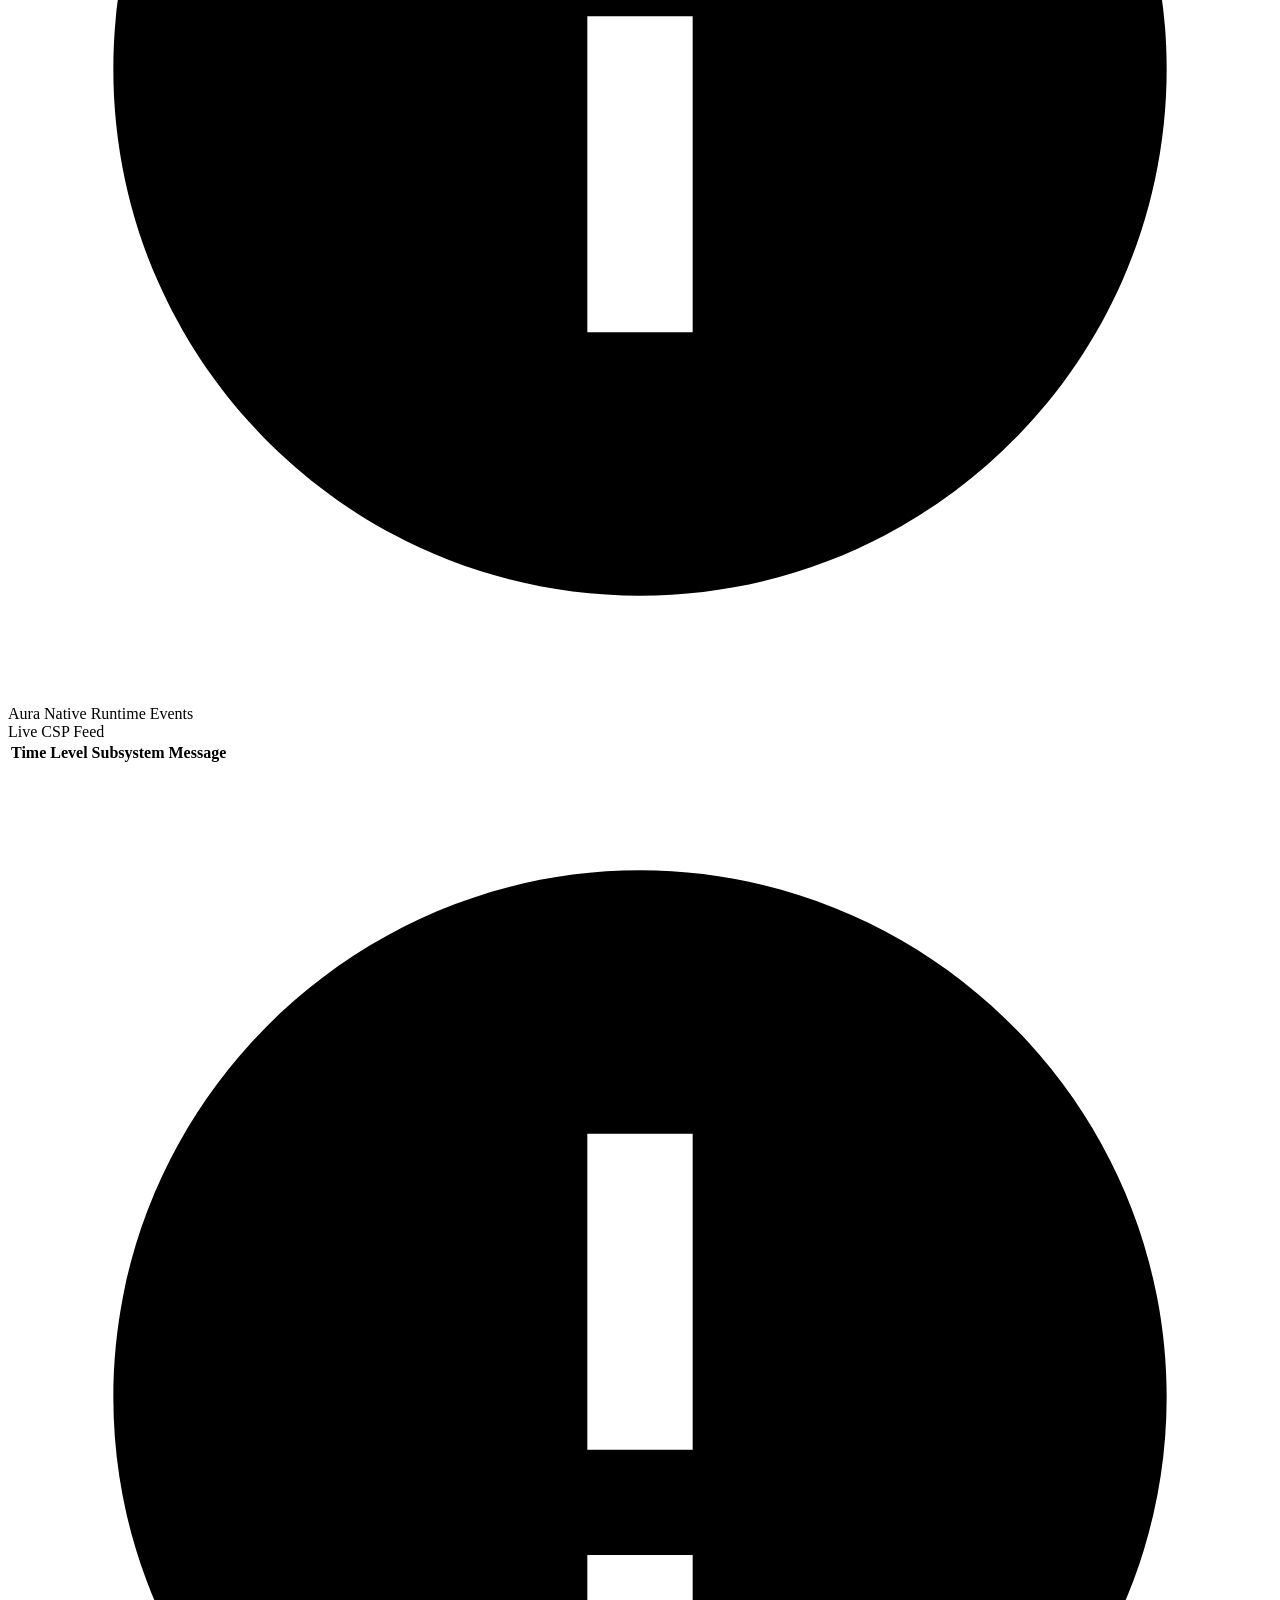
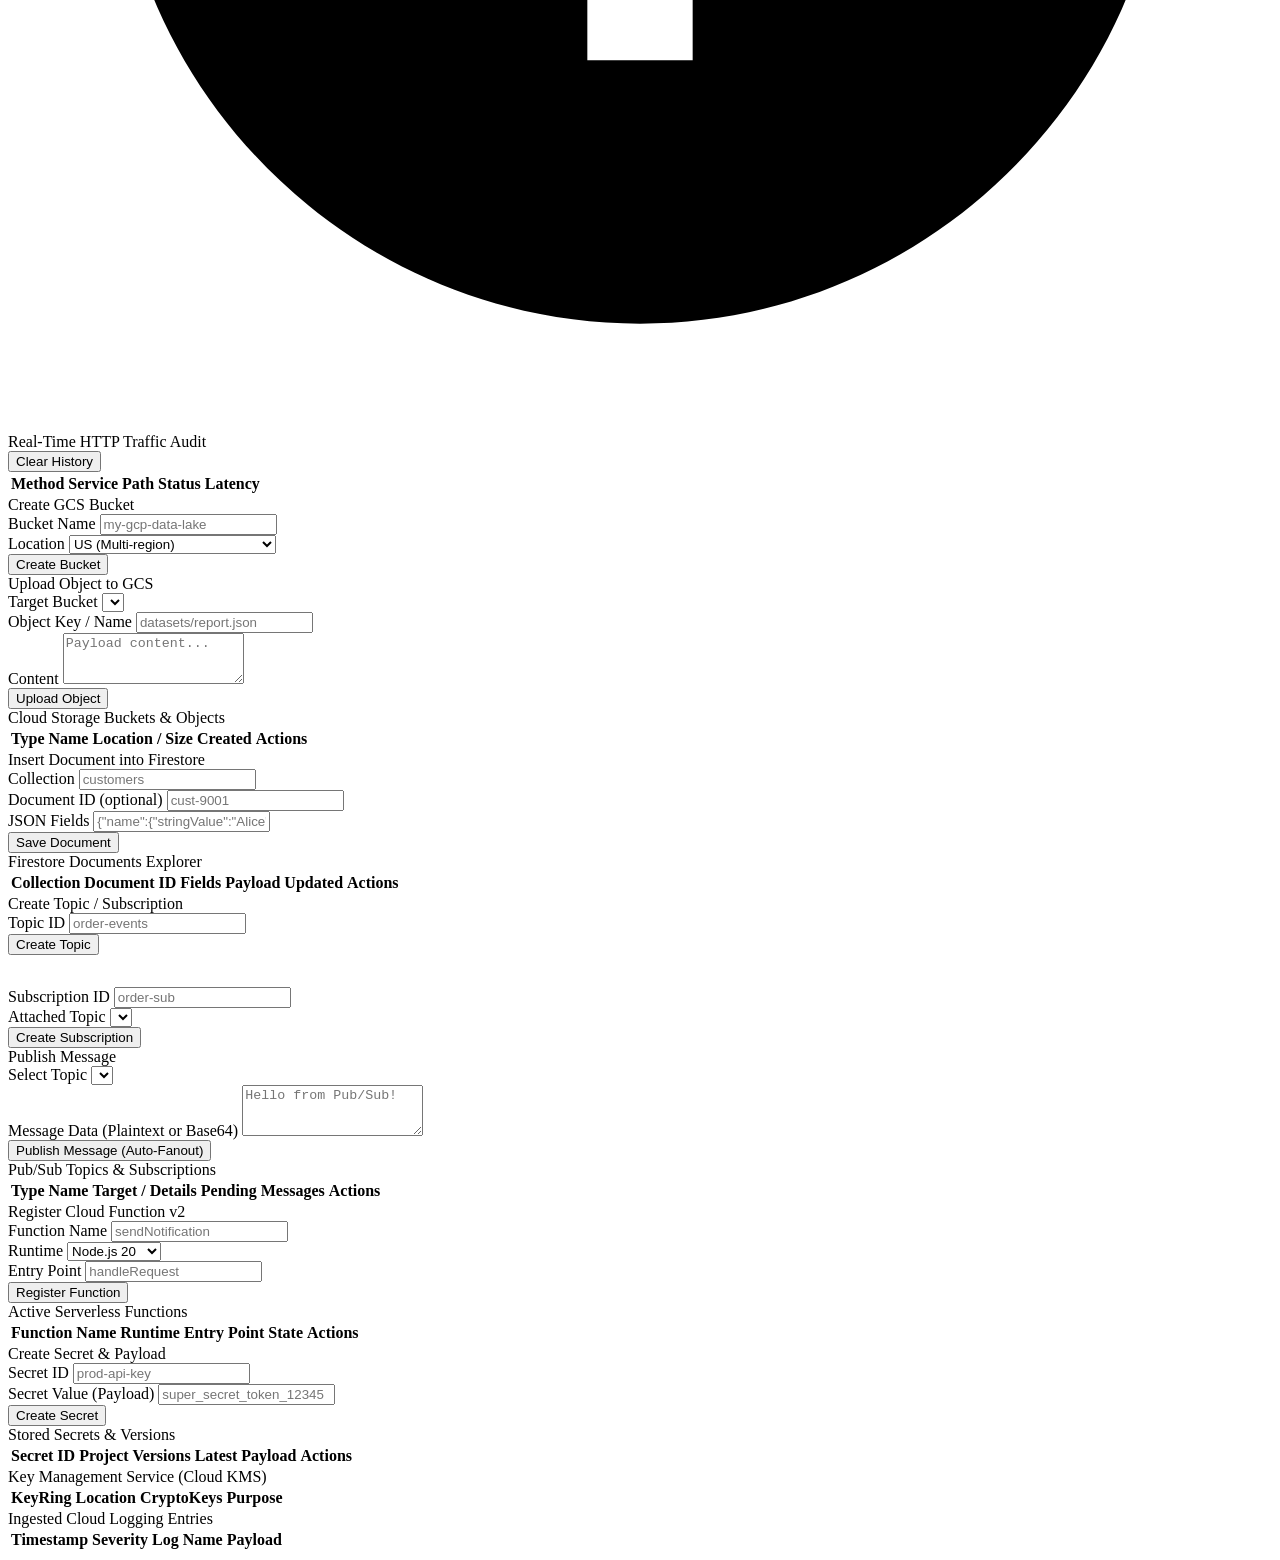
==== commit ea3bf6e9: "refactor: rebrand from Floci to Aura-GCP and setup CI/CD release pipeline" ====
--- a/ui/index.html
+++ b/ui/index.html
@@ -3,7 +3,7 @@
 <head>
   <meta charset="UTF-8">
   <meta name="viewport" content="width=device-width, initial-scale=1.0">
-  <title>Floci-GCP Console · Local Google Cloud Platform Runtime</title>
+  <title>Aura-GCP Console · Local Google Cloud Platform Runtime</title>
   <link rel="icon" href="data:image/svg+xml,<svg xmlns=%22http://www.w3.org/2000/svg%22 viewBox=%220%200%20100%20100%22><text y=%22.9em%22 font-size=%2290%22>🌐</text></svg>">
   <link rel="stylesheet" href="/_gcp/ui/style.css">
   <link rel="preconnect" href="https://fonts.googleapis.com">
@@ -21,7 +21,7 @@
           <span class="aura-badge">Aura</span>
         </div>
         <div class="brand-text">
-          <h1>Floci<span>-GCP</span></h1>
+          <h1>Aura<span>-GCP</span></h1>
           <p class="tagline">Local Google Cloud</p>
         </div>
       </div>
@@ -178,7 +178,7 @@
               <span class="badge green">Zero Auth Tokens Required</span>
             </div>
             <div class="card-body">
-              <p class="desc-text">Connect Python, Node.js, Go, Terraform or the Google Cloud CLI (`gcloud`) directly to Floci-GCP:</p>
+              <p class="desc-text">Connect Python, Node.js, Go, Terraform or the Google Cloud CLI (`gcloud`) directly to Aura-GCP:</p>
               <div class="code-box">
                 <pre><code><span class="cmd-comment"># Configure standard Google Cloud Emulator environment variables</span>
 <span class="cmd-kw">export</span> STORAGE_EMULATOR_HOST=http://localhost:8080
